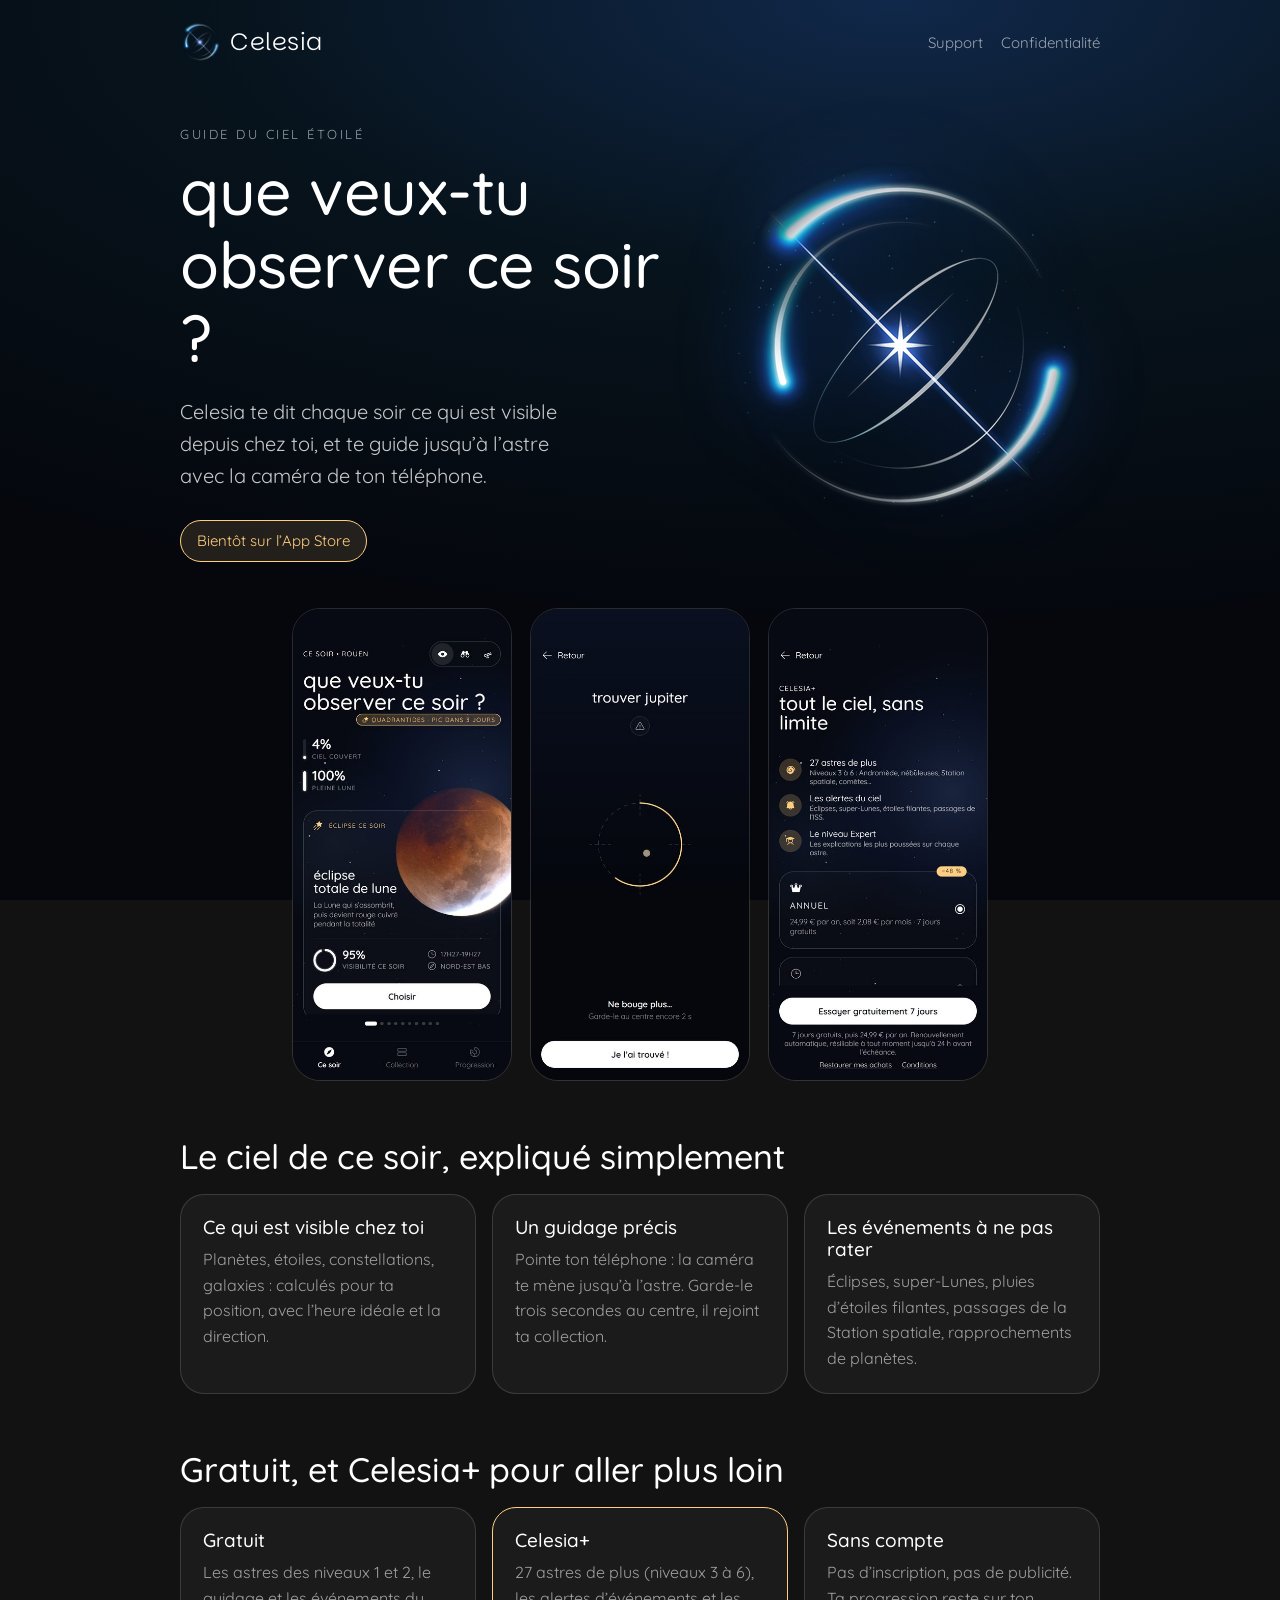
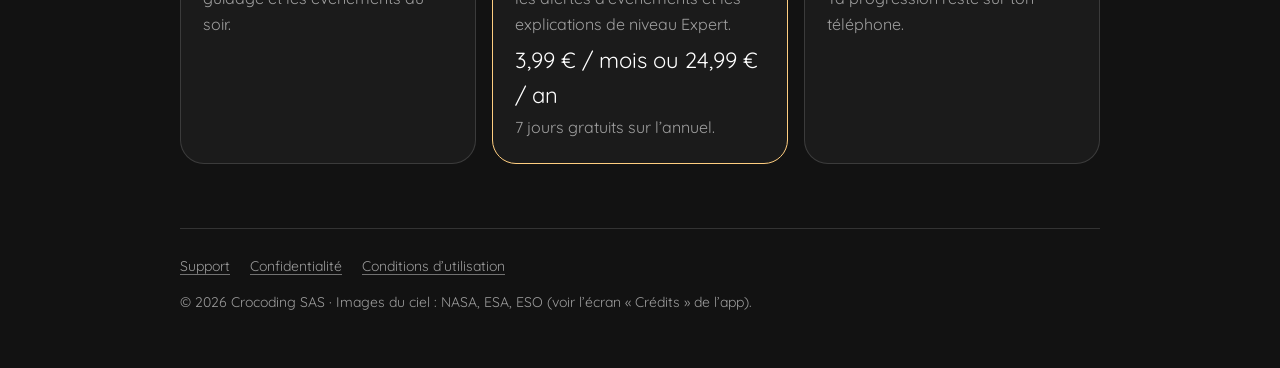
==== index.html @ 4da56f88 "Site Celesia : accueil, support, confidentialite Co-Authored-By: Claude Opus 5.5 <noreply@anthropic." ====
<!doctype html>
<html lang="fr">
<head>
  <meta charset="utf-8">
  <meta name="viewport" content="width=device-width, initial-scale=1">
  <title>Celesia : guide du ciel étoilé</title>
  <meta name="description" content="Celesia te dit chaque soir quoi observer dans le ciel depuis chez toi, et te guide jusqu’à l’astre avec la caméra de ton téléphone.">
  <meta property="og:title" content="Celesia : guide du ciel étoilé">
  <meta property="og:description" content="Chaque soir, quoi observer dans le ciel depuis chez toi, et comment le trouver.">
  <meta property="og:image" content="img/apple-touch-icon.png">
  <link rel="icon" href="img/favicon.png">
  <link rel="apple-touch-icon" href="img/apple-touch-icon.png">
  <link rel="preconnect" href="https://fonts.googleapis.com">
  <link rel="preconnect" href="https://fonts.gstatic.com" crossorigin>
  <link href="https://fonts.googleapis.com/css2?family=Parkinsans:wght@300&family=Quicksand:wght@400;500;600&display=swap" rel="stylesheet">
  <link rel="stylesheet" href="style.css">
</head>
<body>
  <div class="wrap">
    <header class="top">
      <a class="brand" href="./"><img src="img/logo.png" alt=""><span>Celesia</span></a>
      <nav><a href="support.html">Support</a><a href="confidentialite.html">Confidentialité</a></nav>
    </header>

    <section class="hero">
      <div>
        <p class="eyebrow">Guide du ciel étoilé</p>
        <h1>que veux-tu observer ce soir ?</h1>
        <p class="lead">Celesia te dit chaque soir ce qui est visible depuis chez toi, et te guide jusqu’à l’astre avec la caméra de ton téléphone.</p>
        <span class="badge">Bientôt sur l’App Store</span>
      </div>
      <img class="logo" src="img/logo.png" alt="Logo de Celesia : une étoile au centre de trois orbites lumineuses">
    </section>

    <div class="screens">
      <img src="img/ecran-ce-soir.jpg" alt="Écran « Ce soir » : une éclipse totale de Lune mise en avant">
      <img src="img/ecran-guidage.jpg" alt="Guidage : le viseur se remplit quand l’astre est au centre">
      <img src="img/ecran-celesia-plus.jpg" alt="Écran de l’abonnement Celesia+">
    </div>

    <h2>Le ciel de ce soir, expliqué simplement</h2>
    <div class="features">
      <div class="card">
        <h3>Ce qui est visible chez toi</h3>
        <p>Planètes, étoiles, constellations, galaxies : calculés pour ta position, avec l’heure idéale et la direction.</p>
      </div>
      <div class="card">
        <h3>Un guidage précis</h3>
        <p>Pointe ton téléphone : la caméra te mène jusqu’à l’astre. Garde-le trois secondes au centre, il rejoint ta collection.</p>
      </div>
      <div class="card">
        <h3>Les événements à ne pas rater</h3>
        <p>Éclipses, super-Lunes, pluies d’étoiles filantes, passages de la Station spatiale, rapprochements de planètes.</p>
      </div>
    </div>

    <h2>Gratuit, et Celesia+ pour aller plus loin</h2>
    <div class="features">
      <div class="card">
        <h3>Gratuit</h3>
        <p>Les astres des niveaux 1 et 2, le guidage et les événements du soir.</p>
      </div>
      <div class="card plus">
        <h3>Celesia+</h3>
        <p>27 astres de plus (niveaux 3 à 6), les alertes d’événements et les explications de niveau Expert.</p>
        <p class="price">3,99 € / mois ou 24,99 € / an</p>
        <p>7 jours gratuits sur l’annuel.</p>
      </div>
      <div class="card">
        <h3>Sans compte</h3>
        <p>Pas d’inscription, pas de publicité. Ta progression reste sur ton téléphone.</p>
      </div>
    </div>

    <footer>
      <a href="support.html">Support</a>
      <a href="confidentialite.html">Confidentialité</a>
      <a href="https://www.apple.com/legal/internet-services/itunes/dev/stdeula/">Conditions d’utilisation</a>
      <p>© 2026 Crocoding SAS · Images du ciel : NASA, ESA, ESO (voir l’écran « Crédits » de l’app).</p>
    </footer>
  </div>
</body>
</html>
---- style.css ----
:root {
  --bg: #05070d;
  --night: #07131c;
  --ink: #ffffff;
  --text: rgba(255, 255, 255, 0.78);
  --muted: rgba(255, 255, 255, 0.58);
  --stroke: rgba(255, 255, 255, 0.14);
  --card: rgba(255, 255, 255, 0.04);
  --gold: #ffce80;
}

* { box-sizing: border-box; }

html { color-scheme: dark; }

body {
  margin: 0;
  background: radial-gradient(120% 70% at 70% 0%, #10284a 0%, var(--night) 45%, var(--bg) 100%) fixed;
  color: var(--text);
  font: 400 17px/1.6 'Quicksand', system-ui, sans-serif;
  -webkit-font-smoothing: antialiased;
}

a { color: var(--ink); text-underline-offset: 3px; text-decoration-color: rgba(255, 255, 255, 0.4); }
a:hover { text-decoration-color: var(--gold); }

.wrap { max-width: 960px; margin: 0 auto; padding: 0 20px; }
.narrow { max-width: 720px; }

header.top {
  display: flex; align-items: center; justify-content: space-between;
  padding: 22px 0;
}
.brand { display: flex; align-items: center; gap: 10px; text-decoration: none; }
.brand img { width: 40px; height: 40px; }
.brand span { font-family: 'Parkinsans', 'Quicksand', sans-serif; font-weight: 300; font-size: 24px; color: var(--ink); letter-spacing: 0.5px; }
nav a { margin-left: 18px; color: var(--muted); text-decoration: none; font-size: 15px; }
nav a:hover { color: var(--ink); }

.eyebrow { text-transform: uppercase; letter-spacing: 2.5px; font-size: 13px; color: var(--muted); margin: 0 0 10px; }

h1, h2, h3 { color: var(--ink); font-weight: 500; line-height: 1.15; }
h1 { font-size: clamp(38px, 7vw, 64px); margin: 0 0 18px; letter-spacing: -0.5px; }
h2 { font-size: clamp(26px, 4vw, 34px); margin: 56px 0 14px; }
h3 { font-size: 19px; margin: 28px 0 8px; }

.hero { display: grid; grid-template-columns: 1.1fr 0.9fr; gap: 40px; align-items: center; padding: 40px 0 20px; }
.hero p.lead { font-size: 20px; color: var(--text); max-width: 34ch; }
.hero .logo { width: 100%; max-width: 360px; justify-self: center; filter: drop-shadow(0 0 40px rgba(44, 107, 255, 0.35)); }

.badge {
  display: inline-flex; align-items: center; gap: 10px;
  border: 1px solid var(--gold); background: rgba(255, 206, 128, 0.12);
  color: var(--gold); border-radius: 999px; padding: 8px 16px; font-size: 15px; margin-top: 8px;
}

.features { display: grid; grid-template-columns: repeat(3, 1fr); gap: 16px; margin-top: 18px; }
.card {
  border: 1px solid var(--stroke); background: var(--card); border-radius: 24px; padding: 22px;
}
.card h3 { margin-top: 0; }
.card p { margin: 0; color: var(--muted); font-size: 16px; }

.screens { display: flex; gap: 18px; justify-content: center; margin: 26px 0 6px; flex-wrap: wrap; }
.screens img { width: 220px; max-width: 30%; border-radius: 28px; border: 1px solid var(--stroke); }

.plus { border-color: var(--gold); }
.plus .price { color: var(--ink); font-size: 22px; margin: 6px 0 2px; }

.legal h2 { font-size: 24px; margin-top: 40px; }
.legal table { width: 100%; border-collapse: collapse; font-size: 15px; margin: 10px 0; }
.legal th, .legal td { text-align: left; vertical-align: top; padding: 10px 8px; border-bottom: 1px solid var(--stroke); }
.legal th { color: var(--ink); font-weight: 600; }
.legal ul { padding-left: 20px; }

details { border: 1px solid var(--stroke); border-radius: 18px; padding: 14px 18px; margin: 10px 0; background: var(--card); }
summary { cursor: pointer; color: var(--ink); font-weight: 500; }
details p { margin: 10px 0 0; color: var(--muted); }

footer { border-top: 1px solid var(--stroke); margin-top: 64px; padding: 26px 0 40px; font-size: 14px; color: var(--muted); }
footer a { color: var(--muted); margin-right: 16px; }

@media (max-width: 760px) {
  .hero { grid-template-columns: 1fr; padding-top: 10px; }
  .hero .logo { max-width: 220px; order: -1; }
  .features { grid-template-columns: 1fr; }
  .screens img { max-width: 45%; }
  nav a { margin-left: 12px; }
}
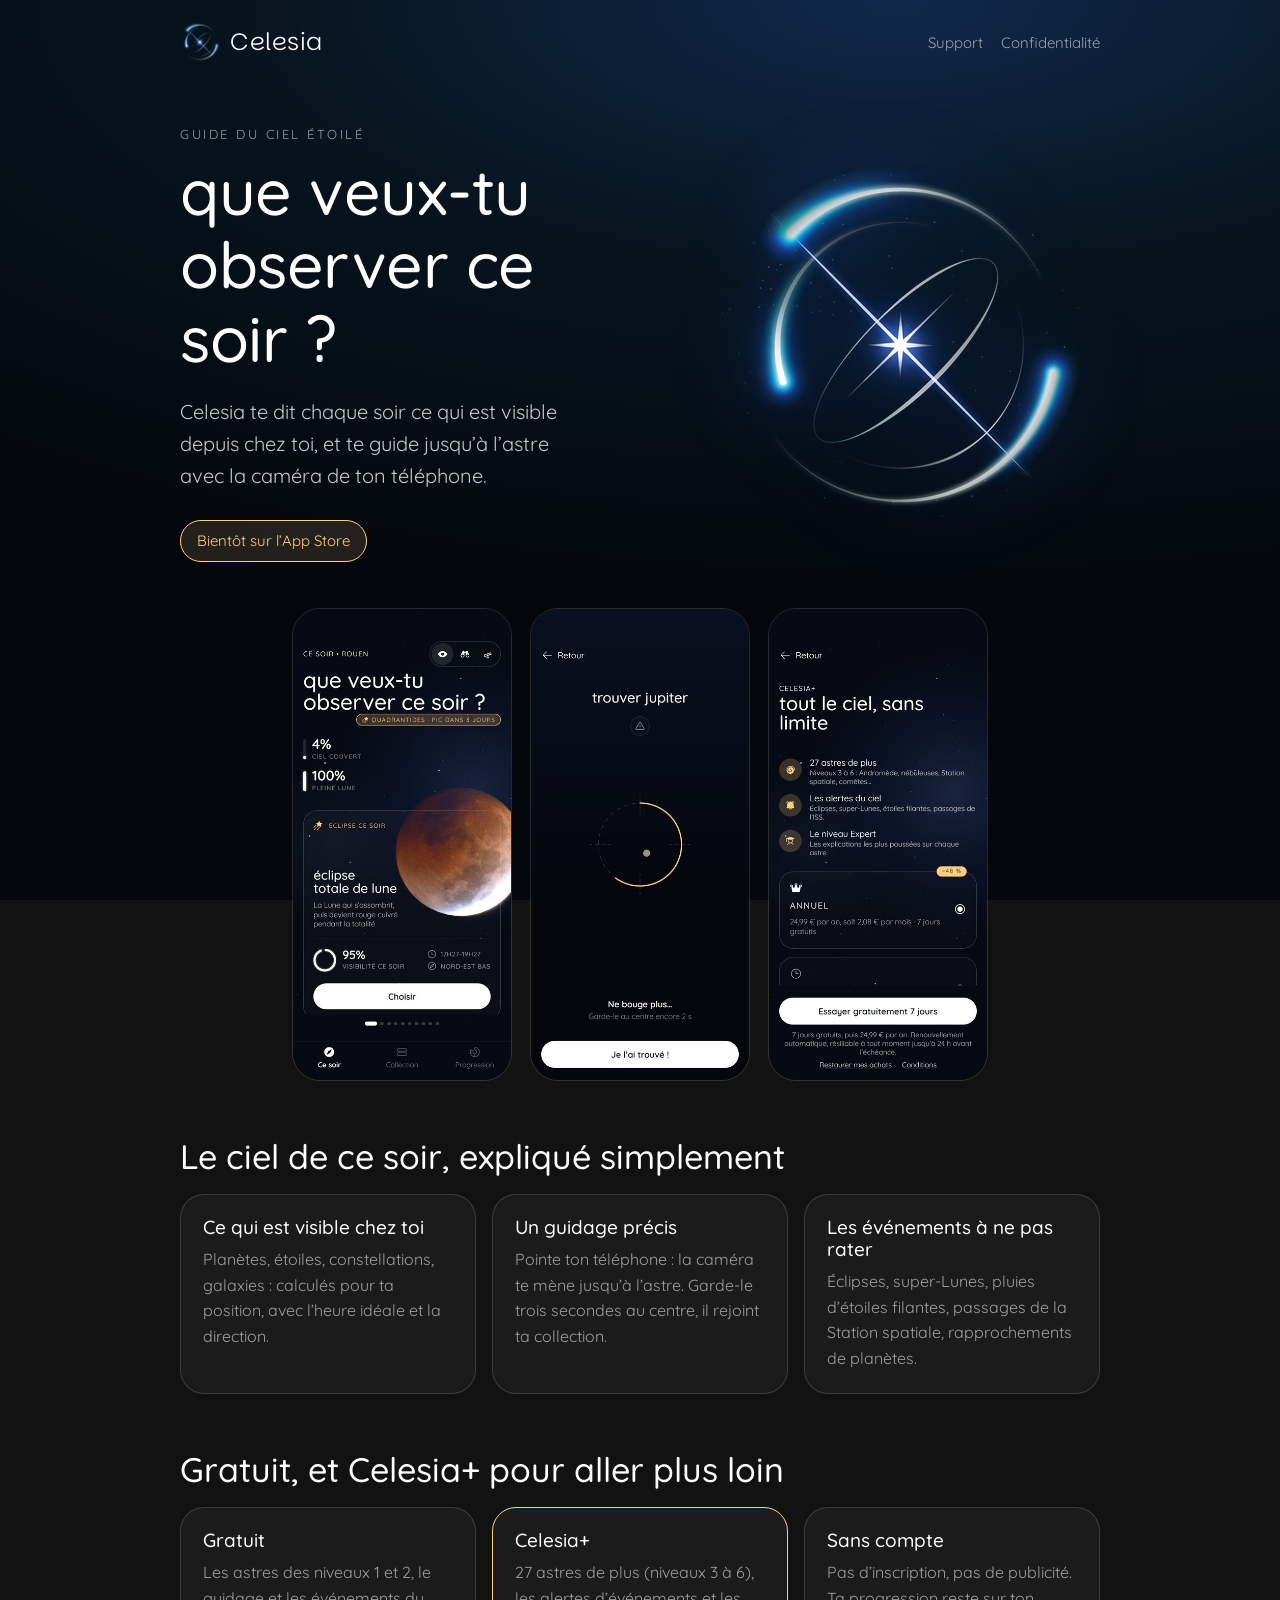
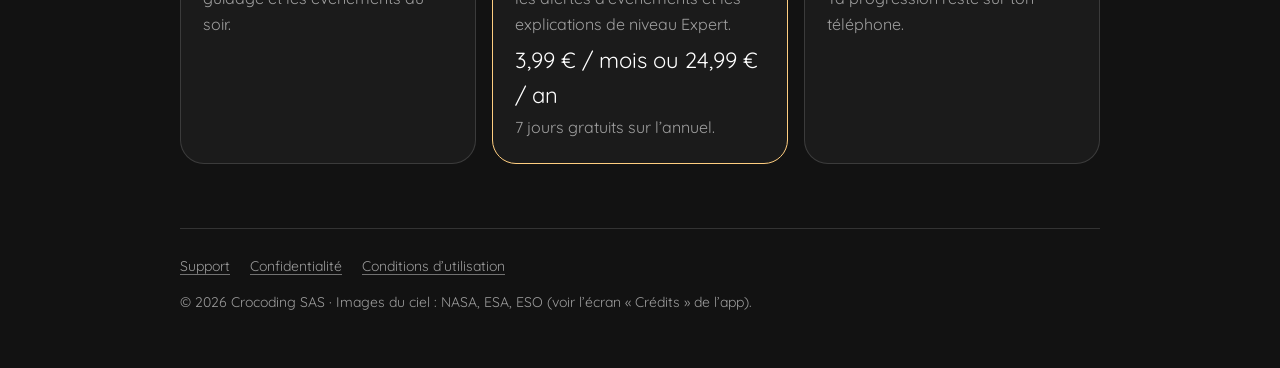
==== commit 02f6d5de: "Espaces insécables avant les points d'interrogation Co-Authored-By: Claude Opus 5.5 <noreply@anthrop" ====
--- a/index.html
+++ b/index.html
@@ -25,7 +25,7 @@
     <section class="hero">
       <div>
         <p class="eyebrow">Guide du ciel étoilé</p>
-        <h1>que veux-tu observer ce soir ?</h1>
+        <h1>que veux-tu observer ce soir&nbsp;?</h1>
         <p class="lead">Celesia te dit chaque soir ce qui est visible depuis chez toi, et te guide jusqu’à l’astre avec la caméra de ton téléphone.</p>
         <span class="badge">Bientôt sur l’App Store</span>
       </div>
